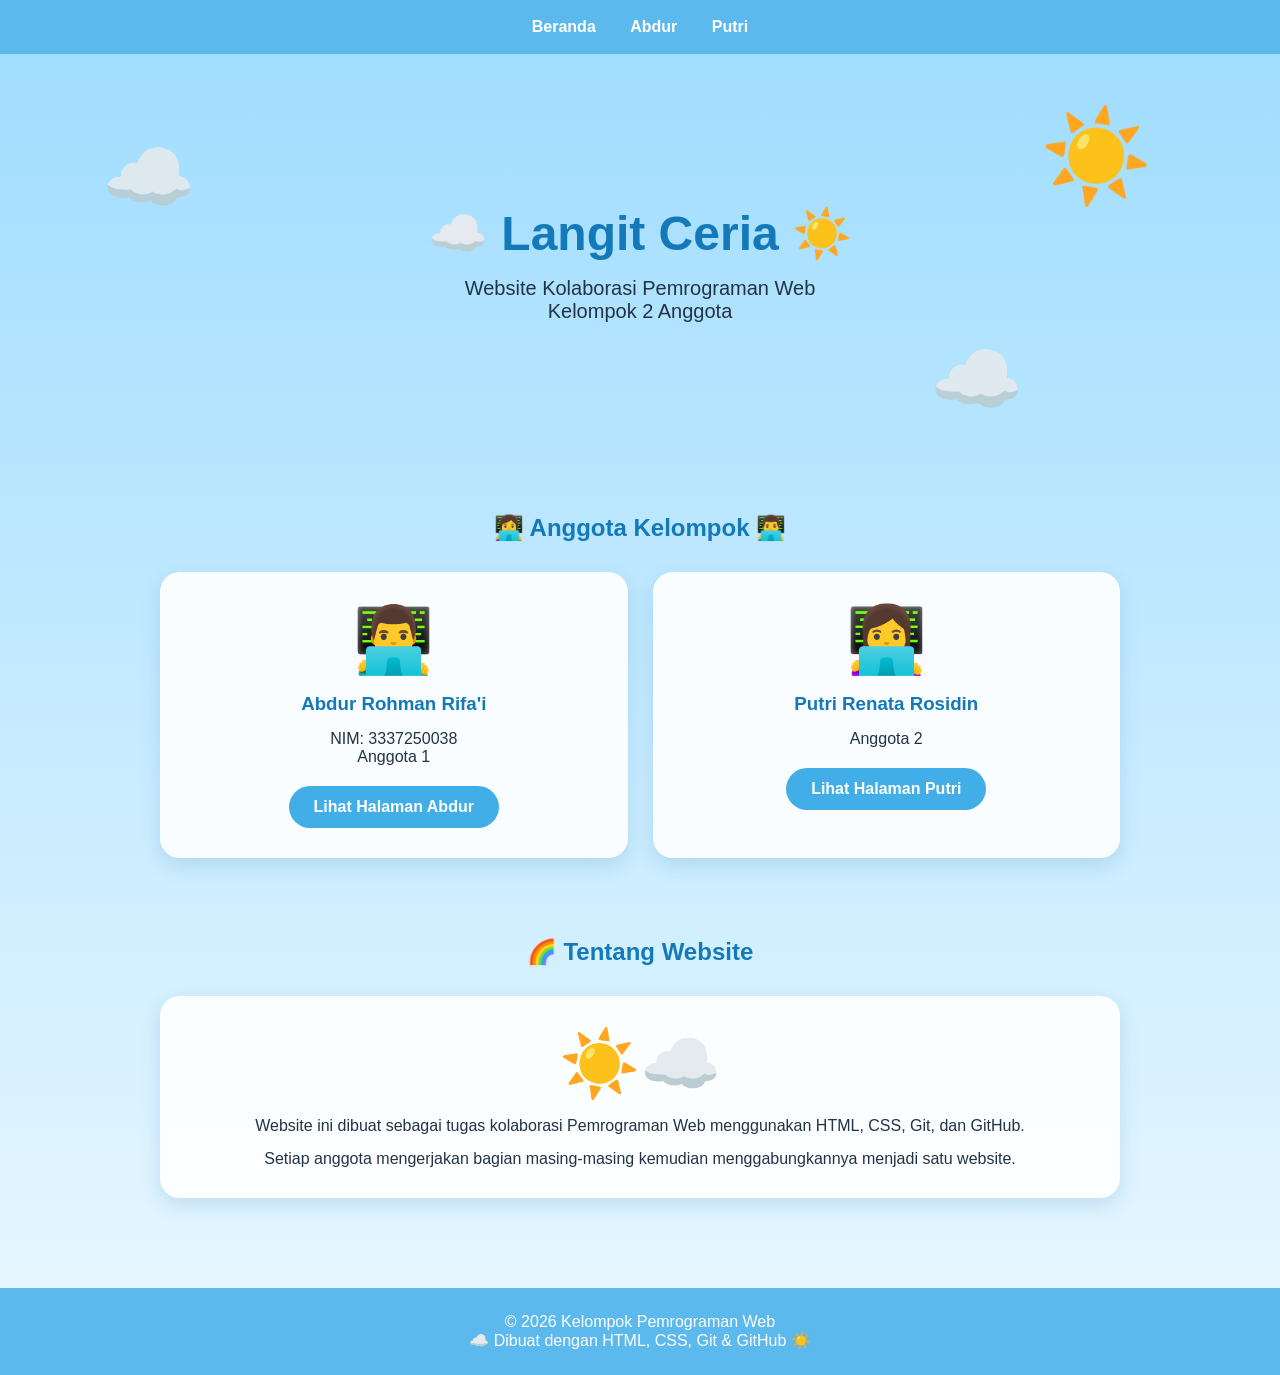
==== index.html @ d1267e87 "membuat website awal" ====
<!DOCTYPE html>
<html lang="id">
<head>
    <meta charset="UTF-8">
    <meta name="viewport" content="width=device-width, initial-scale=1.0">
    <title>Langit Ceria - Website Kelompok</title>
    <link rel="stylesheet" href="style.css">
</head>

<body>

<nav>
    <a href="index.html">Beranda</a>
    <a href="abdur.html">Abdur</a>
    <a href="putri.html">Putri</a>
</nav>

<section class="hero">
    <div class="cloud cloud1">☁️</div>
    <div class="cloud cloud2">☁️</div>
    <div class="sun">☀️</div>

    <div>
        <h1>☁️ Langit Ceria ☀️</h1>
        <p>Website Kolaborasi Pemrograman Web</p>
        <p>Kelompok 2 Anggota</p>
    </div>
</section>

<section class="container">

    <h2 class="title">👩‍💻 Anggota Kelompok 👨‍💻</h2>

    <div class="cards">

        <div class="card">
            <div class="emoji">👨‍💻</div>
            <h3>Abdur Rohman Rifa'i</h3>
            <p>NIM: 3337250038</p>
            <p>Anggota 1</p>
            <a class="button" href="abdur.html">
                Lihat Halaman Abdur
            </a>
        </div>

        <div class="card">
            <div class="emoji">👩‍💻</div>
            <h3>Putri Renata Rosidin</h3>
            <p>Anggota 2</p>
            <a class="button" href="putri.html">
                Lihat Halaman Putri
            </a>
        </div>

    </div>

</section>

<section class="container">

    <h2 class="title">🌈 Tentang Website</h2>

    <div class="card">
        <div class="emoji">☀️☁️</div>

        <p>
            Website ini dibuat sebagai tugas kolaborasi
            Pemrograman Web menggunakan HTML, CSS,
            Git, dan GitHub.
        </p>

        <p style="margin-top: 15px;">
            Setiap anggota mengerjakan bagian masing-masing
            kemudian menggabungkannya menjadi satu website.
        </p>
    </div>

</section>

<footer>
    <p>© 2026 Kelompok Pemrograman Web</p>
    <p>☁️ Dibuat dengan HTML, CSS, Git & GitHub ☀️</p>
</footer>

</body>
</html>
---- style.css ----
* {
    margin: 0;
    padding: 0;
    box-sizing: border-box;
}

body {
    font-family: Arial, sans-serif;
    background: linear-gradient(#9edcff, #eaf8ff);
    color: #234;
    min-height: 100vh;
}

nav {
    background: #5bb9ee;
    padding: 18px;
    text-align: center;
    position: sticky;
    top: 0;
    z-index: 10;
}

nav a {
    color: white;
    text-decoration: none;
    font-weight: bold;
    margin: 0 15px;
}

nav a:hover {
    color: #fff7a8;
}

.hero {
    min-height: 420px;
    display: flex;
    align-items: center;
    justify-content: center;
    text-align: center;
    padding: 40px 20px;
    position: relative;
    overflow: hidden;
}

.hero h1 {
    font-size: 48px;
    color: #1479b8;
    margin-bottom: 15px;
}

.hero p {
    font-size: 20px;
}

.sun {
    position: absolute;
    right: 10%;
    top: 50px;
    font-size: 90px;
}

.cloud {
    position: absolute;
    font-size: 75px;
    opacity: 0.9;
}

.cloud1 {
    left: 8%;
    top: 80px;
}

.cloud2 {
    right: 20%;
    bottom: 50px;
}

.container {
    max-width: 1000px;
    margin: auto;
    padding: 40px 20px;
}

.title {
    text-align: center;
    color: #1479b8;
    margin-bottom: 30px;
}

.cards {
    display: grid;
    grid-template-columns: repeat(auto-fit, minmax(280px, 1fr));
    gap: 25px;
}

.card {
    background: rgba(255, 255, 255, 0.9);
    border-radius: 20px;
    padding: 30px;
    text-align: center;
    box-shadow: 0 8px 20px rgba(0, 100, 160, 0.15);
}

.card h3 {
    color: #1479b8;
    margin-bottom: 15px;
}

.emoji {
    font-size: 65px;
    margin-bottom: 15px;
}

.button {
    display: inline-block;
    margin-top: 20px;
    padding: 12px 25px;
    background: #42aee8;
    color: white;
    border-radius: 25px;
    text-decoration: none;
    font-weight: bold;
}

.button:hover {
    background: #1479b8;
}

footer {
    margin-top: 50px;
    padding: 25px;
    text-align: center;
    background: #5bb9ee;
    color: white;
}

section {
    scroll-margin-top: 80px;
}
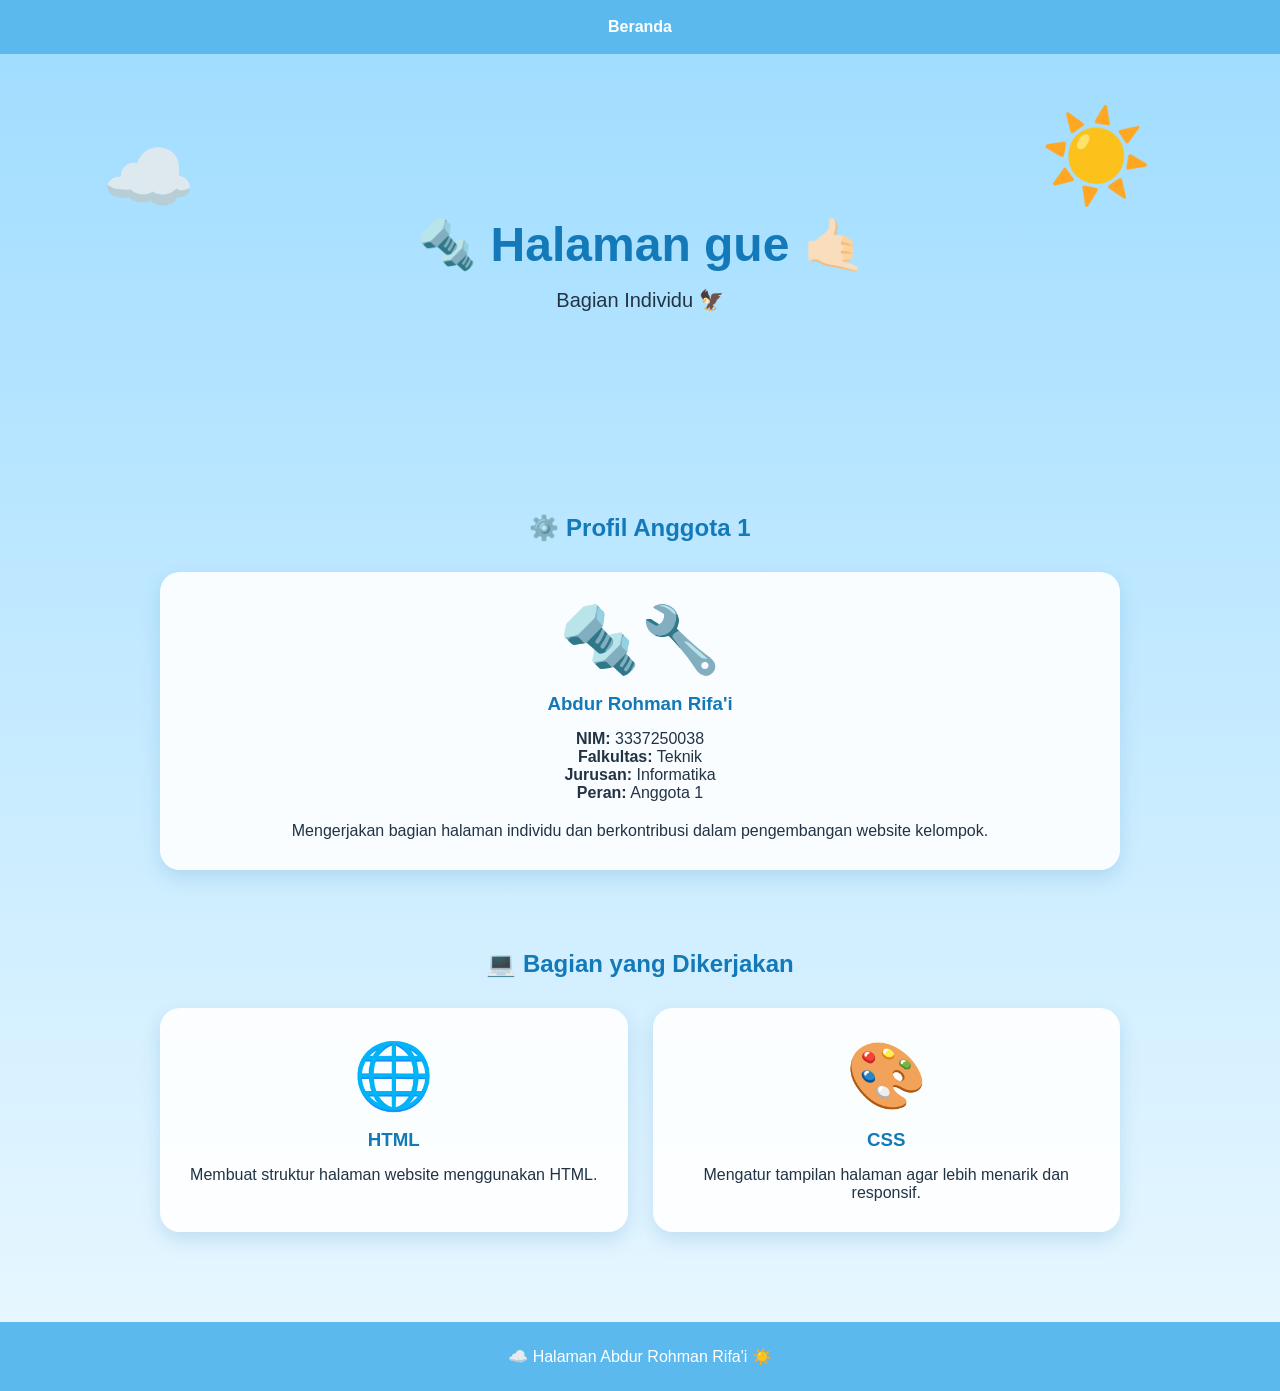
==== commit 0945e792: "Update index.html" ====
--- a/index.html
+++ b/index.html
@@ -1,86 +1,94 @@
-<!DOCTYPE html>
-<html lang="id">
-<head>
-    <meta charset="UTF-8">
-    <meta name="viewport" content="width=device-width, initial-scale=1.0">
-    <title>Langit Ceria - Website Kelompok</title>
-    <link rel="stylesheet" href="style.css">
-</head>
-
-<body>
-
-<nav>
-    <a href="index.html">Beranda</a>
-    <a href="abdur.html">Abdur</a>
-    <a href="putri.html">Putri</a>
-</nav>
-
-<section class="hero">
-    <div class="cloud cloud1">☁️</div>
-    <div class="cloud cloud2">☁️</div>
-    <div class="sun">☀️</div>
-
-    <div>
-        <h1>☁️ Langit Ceria ☀️</h1>
-        <p>Website Kolaborasi Pemrograman Web</p>
-        <p>Kelompok 2 Anggota</p>
-    </div>
-</section>
-
-<section class="container">
-
-    <h2 class="title">👩‍💻 Anggota Kelompok 👨‍💻</h2>
-
-    <div class="cards">
-
-        <div class="card">
-            <div class="emoji">👨‍💻</div>
-            <h3>Abdur Rohman Rifa'i</h3>
-            <p>NIM: 3337250038</p>
-            <p>Anggota 1</p>
-            <a class="button" href="abdur.html">
-                Lihat Halaman Abdur
-            </a>
-        </div>
-
-        <div class="card">
-            <div class="emoji">👩‍💻</div>
-            <h3>Putri Renata Rosidin</h3>
-            <p>Anggota 2</p>
-            <a class="button" href="putri.html">
-                Lihat Halaman Putri
-            </a>
-        </div>
-
-    </div>
-
-</section>
-
-<section class="container">
-
-    <h2 class="title">🌈 Tentang Website</h2>
-
-    <div class="card">
-        <div class="emoji">☀️☁️</div>
-
-        <p>
-            Website ini dibuat sebagai tugas kolaborasi
-            Pemrograman Web menggunakan HTML, CSS,
-            Git, dan GitHub.
-        </p>
-
-        <p style="margin-top: 15px;">
-            Setiap anggota mengerjakan bagian masing-masing
-            kemudian menggabungkannya menjadi satu website.
-        </p>
-    </div>
-
-</section>
-
-<footer>
-    <p>© 2026 Kelompok Pemrograman Web</p>
-    <p>☁️ Dibuat dengan HTML, CSS, Git & GitHub ☀️</p>
-</footer>
-
-</body>
-</html>
+<!DOCTYPE html>
+<html lang="id">
+<head>
+    <meta charset="UTF-8">
+    <meta name="viewport" content="width=device-width, initial-scale=1.0">
+    <title>ripay - Langit Ceria</title>
+    <link rel="stylesheet" href="style.css">
+</head>
+
+<body>
+
+<nav>
+    <a href="index.html">Beranda</a>
+</nav>
+
+<section class="hero">
+    <div class="cloud cloud1">☁️</div>
+    <div class="sun">☀️</div>
+
+    <div>
+        <h1>🔩 Halaman gue 🤙🏻</h1>
+        <p>Bagian Individu 🦅</p>
+    </div>
+</section>
+
+<section class="container">
+
+<h2 class="title">⚙️ Profil Anggota 1</h2>
+
+    <div class="card">
+
+        <div class="emoji">🔩🔧</div>
+
+        <h3>Abdur Rohman Rifa'i</h3>
+
+        <p>
+            <strong>NIM:</strong> 3337250038
+        </p>
+
+        <p>
+            <strong>Falkultas:</strong> Teknik
+
+        </p>
+            <strong>Jurusan:</strong> Informatika
+        </p>
+
+        <p>
+            <strong>Peran:</strong> Anggota 1
+        </p>
+
+        <p style="margin-top: 20px;">
+            Mengerjakan bagian halaman individu
+            dan berkontribusi dalam pengembangan
+            website kelompok.
+        </p>
+
+    </div>
+
+</section>
+
+<section class="container">
+
+    <h2 class="title">💻 Bagian yang Dikerjakan</h2>
+
+    <div class="cards">
+
+        <div class="card">
+            <div class="emoji">🌐</div>
+            <h3>HTML</h3>
+            <p>
+                Membuat struktur halaman website
+                menggunakan HTML.
+            </p>
+        </div>
+
+        <div class="card">
+            <div class="emoji">🎨</div>
+            <h3>CSS</h3>
+            <p>
+                Mengatur tampilan halaman agar
+                lebih menarik dan responsif.
+            </p>
+        </div>
+
+    </div>
+
+</section>
+
+<footer>
+    <p>☁️ Halaman Abdur Rohman Rifa'i ☀️</p>
+</footer>
+
+</body>
+</html>
--- a/style.css
+++ b/style.css
@@ -1,139 +1,139 @@
-* {
-    margin: 0;
-    padding: 0;
-    box-sizing: border-box;
-}
-
-body {
-    font-family: Arial, sans-serif;
-    background: linear-gradient(#9edcff, #eaf8ff);
-    color: #234;
-    min-height: 100vh;
-}
-
-nav {
-    background: #5bb9ee;
-    padding: 18px;
-    text-align: center;
-    position: sticky;
-    top: 0;
-    z-index: 10;
-}
-
-nav a {
-    color: white;
-    text-decoration: none;
-    font-weight: bold;
-    margin: 0 15px;
-}
-
-nav a:hover {
-    color: #fff7a8;
-}
-
-.hero {
-    min-height: 420px;
-    display: flex;
-    align-items: center;
-    justify-content: center;
-    text-align: center;
-    padding: 40px 20px;
-    position: relative;
-    overflow: hidden;
-}
-
-.hero h1 {
-    font-size: 48px;
-    color: #1479b8;
-    margin-bottom: 15px;
-}
-
-.hero p {
-    font-size: 20px;
-}
-
-.sun {
-    position: absolute;
-    right: 10%;
-    top: 50px;
-    font-size: 90px;
-}
-
-.cloud {
-    position: absolute;
-    font-size: 75px;
-    opacity: 0.9;
-}
-
-.cloud1 {
-    left: 8%;
-    top: 80px;
-}
-
-.cloud2 {
-    right: 20%;
-    bottom: 50px;
-}
-
-.container {
-    max-width: 1000px;
-    margin: auto;
-    padding: 40px 20px;
-}
-
-.title {
-    text-align: center;
-    color: #1479b8;
-    margin-bottom: 30px;
-}
-
-.cards {
-    display: grid;
-    grid-template-columns: repeat(auto-fit, minmax(280px, 1fr));
-    gap: 25px;
-}
-
-.card {
-    background: rgba(255, 255, 255, 0.9);
-    border-radius: 20px;
-    padding: 30px;
-    text-align: center;
-    box-shadow: 0 8px 20px rgba(0, 100, 160, 0.15);
-}
-
-.card h3 {
-    color: #1479b8;
-    margin-bottom: 15px;
-}
-
-.emoji {
-    font-size: 65px;
-    margin-bottom: 15px;
-}
-
-.button {
-    display: inline-block;
-    margin-top: 20px;
-    padding: 12px 25px;
-    background: #42aee8;
-    color: white;
-    border-radius: 25px;
-    text-decoration: none;
-    font-weight: bold;
-}
-
-.button:hover {
-    background: #1479b8;
-}
-
-footer {
-    margin-top: 50px;
-    padding: 25px;
-    text-align: center;
-    background: #5bb9ee;
-    color: white;
-}
-
-section {
-    scroll-margin-top: 80px;
+* {
+    margin: 0;
+    padding: 0;
+    box-sizing: border-box;
+}
+
+body {
+    font-family: Arial, sans-serif;
+    background: linear-gradient(#9edcff, #eaf8ff);
+    color: #234;
+    min-height: 100vh;
+}
+
+nav {
+    background: #5bb9ee;
+    padding: 18px;
+    text-align: center;
+    position: sticky;
+    top: 0;
+    z-index: 10;
+}
+
+nav a {
+    color: white;
+    text-decoration: none;
+    font-weight: bold;
+    margin: 0 15px;
+}
+
+nav a:hover {
+    color: #fff7a8;
+}
+
+.hero {
+    min-height: 420px;
+    display: flex;
+    align-items: center;
+    justify-content: center;
+    text-align: center;
+    padding: 40px 20px;
+    position: relative;
+    overflow: hidden;
+}
+
+.hero h1 {
+    font-size: 48px;
+    color: #1479b8;
+    margin-bottom: 15px;
+}
+
+.hero p {
+    font-size: 20px;
+}
+
+.sun {
+    position: absolute;
+    right: 10%;
+    top: 50px;
+    font-size: 90px;
+}
+
+.cloud {
+    position: absolute;
+    font-size: 75px;
+    opacity: 0.9;
+}
+
+.cloud1 {
+    left: 8%;
+    top: 80px;
+}
+
+.cloud2 {
+    right: 20%;
+    bottom: 50px;
+}
+
+.container {
+    max-width: 1000px;
+    margin: auto;
+    padding: 40px 20px;
+}
+
+.title {
+    text-align: center;
+    color: #1479b8;
+    margin-bottom: 30px;
+}
+
+.cards {
+    display: grid;
+    grid-template-columns: repeat(auto-fit, minmax(280px, 1fr));
+    gap: 25px;
+}
+
+.card {
+    background: rgba(255, 255, 255, 0.9);
+    border-radius: 20px;
+    padding: 30px;
+    text-align: center;
+    box-shadow: 0 8px 20px rgba(0, 100, 160, 0.15);
+}
+
+.card h3 {
+    color: #1479b8;
+    margin-bottom: 15px;
+}
+
+.emoji {
+    font-size: 65px;
+    margin-bottom: 15px;
+}
+
+.button {
+    display: inline-block;
+    margin-top: 20px;
+    padding: 12px 25px;
+    background: #42aee8;
+    color: white;
+    border-radius: 25px;
+    text-decoration: none;
+    font-weight: bold;
+}
+
+.button:hover {
+    background: #1479b8;
+}
+
+footer {
+    margin-top: 50px;
+    padding: 25px;
+    text-align: center;
+    background: #5bb9ee;
+    color: white;
+}
+
+section {
+    scroll-margin-top: 80px;
 }
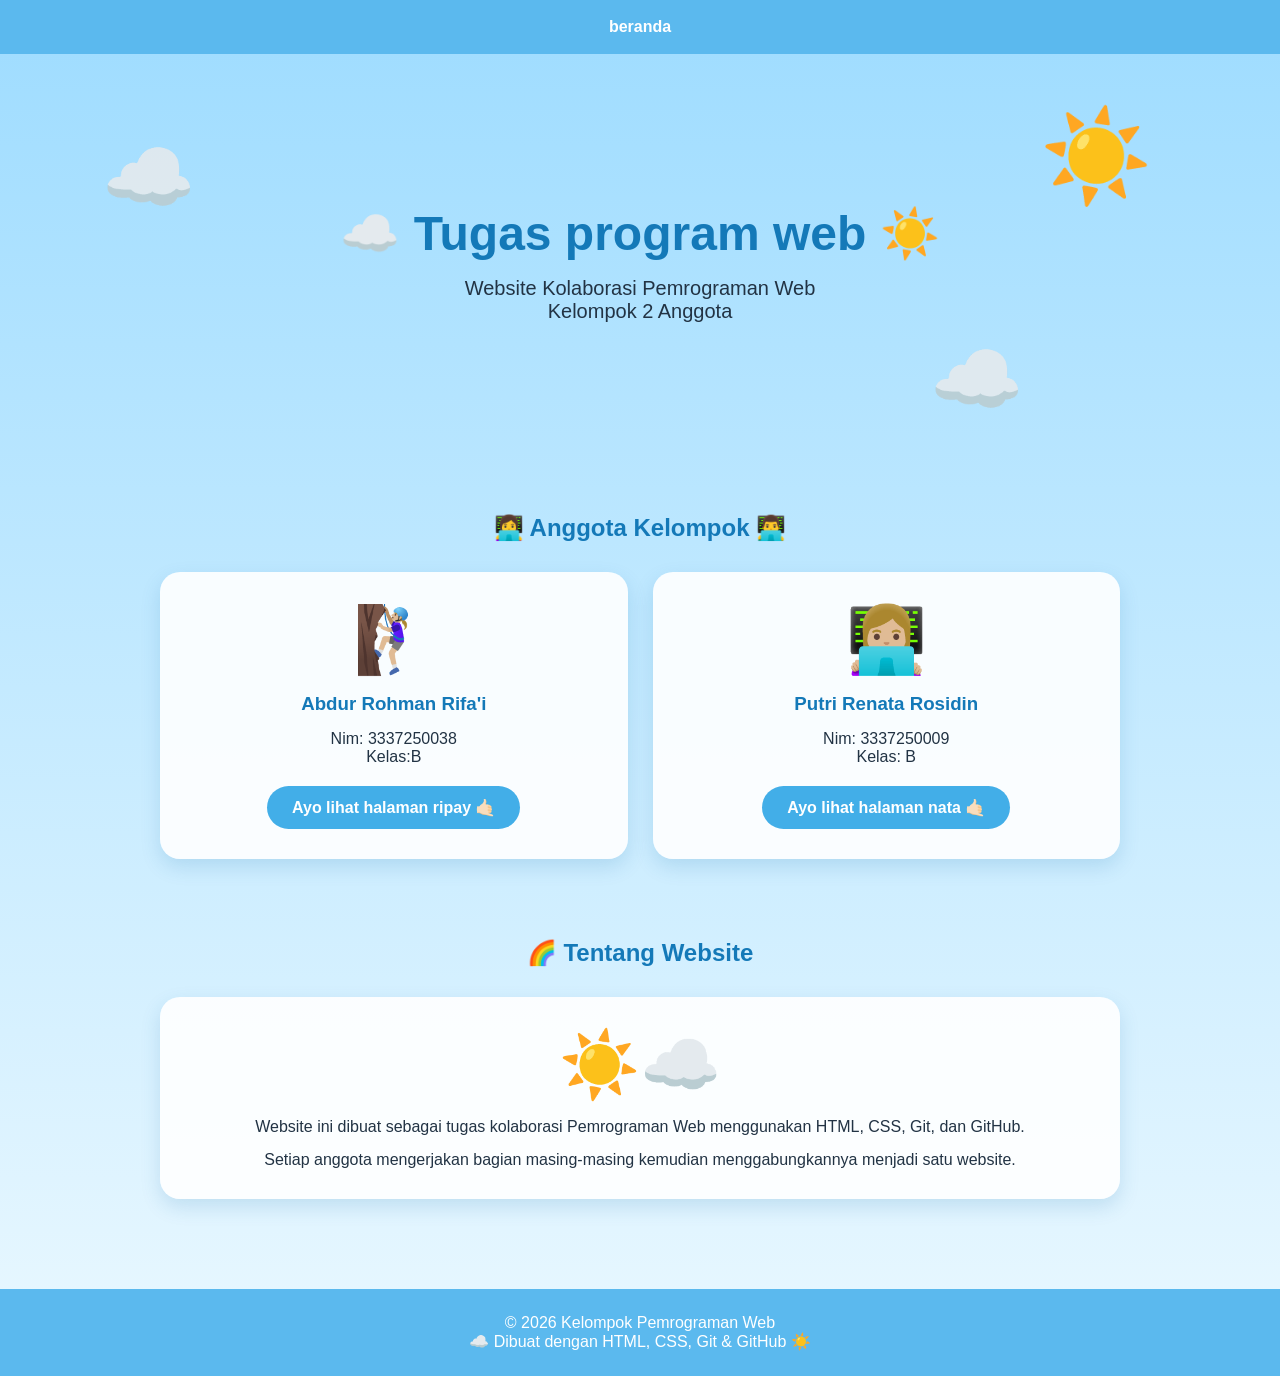
==== commit d6952bf8: "Update index.html" ====
--- a/index.html
+++ b/index.html
@@ -3,56 +3,53 @@
 <head>
     <meta charset="UTF-8">
     <meta name="viewport" content="width=device-width, initial-scale=1.0">
-    <title>ripay - Langit Ceria</title>
+    <title>Langit Ceria - Website Kelompok</title>
     <link rel="stylesheet" href="style.css">
 </head>
 
 <body>
 
 <nav>
-    <a href="index.html">Beranda</a>
+    <a href="index.html">beranda</a>
 </nav>
 
 <section class="hero">
     <div class="cloud cloud1">☁️</div>
+    <div class="cloud cloud2">☁️</div>
     <div class="sun">☀️</div>
 
     <div>
-        <h1>🔩 Halaman gue 🤙🏻</h1>
-        <p>Bagian Individu 🦅</p>
+        <h1>☁️ Tugas program web ☀️</h1>
+        <p>Website Kolaborasi Pemrograman Web</p>
+        <p>Kelompok 2 Anggota</p>
     </div>
 </section>
 
 <section class="container">
 
-<h2 class="title">⚙️ Profil Anggota 1</h2>
+    <h2 class="title">👩‍💻 Anggota Kelompok 👨‍💻</h2>
 
-    <div class="card">
+    <div class="cards">
 
-        <div class="emoji">🔩🔧</div>
+        <div class="card">
+            <div class="emoji">🧗🏼‍♀️</div>
+            <h3>Abdur Rohman Rifa'i</h3>
+            <p>Nim: 3337250038</p>
+            <p>Kelas:B</p>
+            <a class="button" href="abdur.html">
+                Ayo lihat halaman ripay 🤙🏻
+            </a>
+        </div>
 
-        <h3>Abdur Rohman Rifa'i</h3>
-
-        <p>
-            <strong>NIM:</strong> 3337250038
-        </p>
-
-        <p>
-            <strong>Falkultas:</strong> Teknik
-
-        </p>
-            <strong>Jurusan:</strong> Informatika
-        </p>
-
-        <p>
-            <strong>Peran:</strong> Anggota 1
-        </p>
-
-        <p style="margin-top: 20px;">
-            Mengerjakan bagian halaman individu
-            dan berkontribusi dalam pengembangan
-            website kelompok.
-        </p>
+        <div class="card">
+            <div class="emoji">👩🏼‍💻</div>
+            <h3>Putri Renata Rosidin</h3>
+            <p>Nim: 3337250009</p>
+            <p>Kelas: B</p>
+            <a class="button" href="putri.html">
+                Ayo lihat halaman nata 🤙🏻
+            </a>
+        </div>
 
     </div>
 
@@ -60,34 +57,28 @@
 
 <section class="container">
 
-    <h2 class="title">💻 Bagian yang Dikerjakan</h2>
+    <h2 class="title">🌈 Tentang Website</h2>
 
-    <div class="cards">
+    <div class="card">
+        <div class="emoji">☀️☁️</div>
 
-        <div class="card">
-            <div class="emoji">🌐</div>
-            <h3>HTML</h3>
-            <p>
-                Membuat struktur halaman website
-                menggunakan HTML.
-            </p>
-        </div>
+        <p>
+            Website ini dibuat sebagai tugas kolaborasi
+            Pemrograman Web menggunakan HTML, CSS,
+            Git, dan GitHub.
+        </p>
 
-        <div class="card">
-            <div class="emoji">🎨</div>
-            <h3>CSS</h3>
-            <p>
-                Mengatur tampilan halaman agar
-                lebih menarik dan responsif.
-            </p>
-        </div>
-
+        <p style="margin-top: 15px;">
+            Setiap anggota mengerjakan bagian masing-masing
+            kemudian menggabungkannya menjadi satu website.
+        </p>
     </div>
 
 </section>
 
 <footer>
-    <p>☁️ Halaman Abdur Rohman Rifa'i ☀️</p>
+    <p>© 2026 Kelompok Pemrograman Web</p>
+    <p>☁️ Dibuat dengan HTML, CSS, Git & GitHub ☀️</p>
 </footer>
 
 </body>
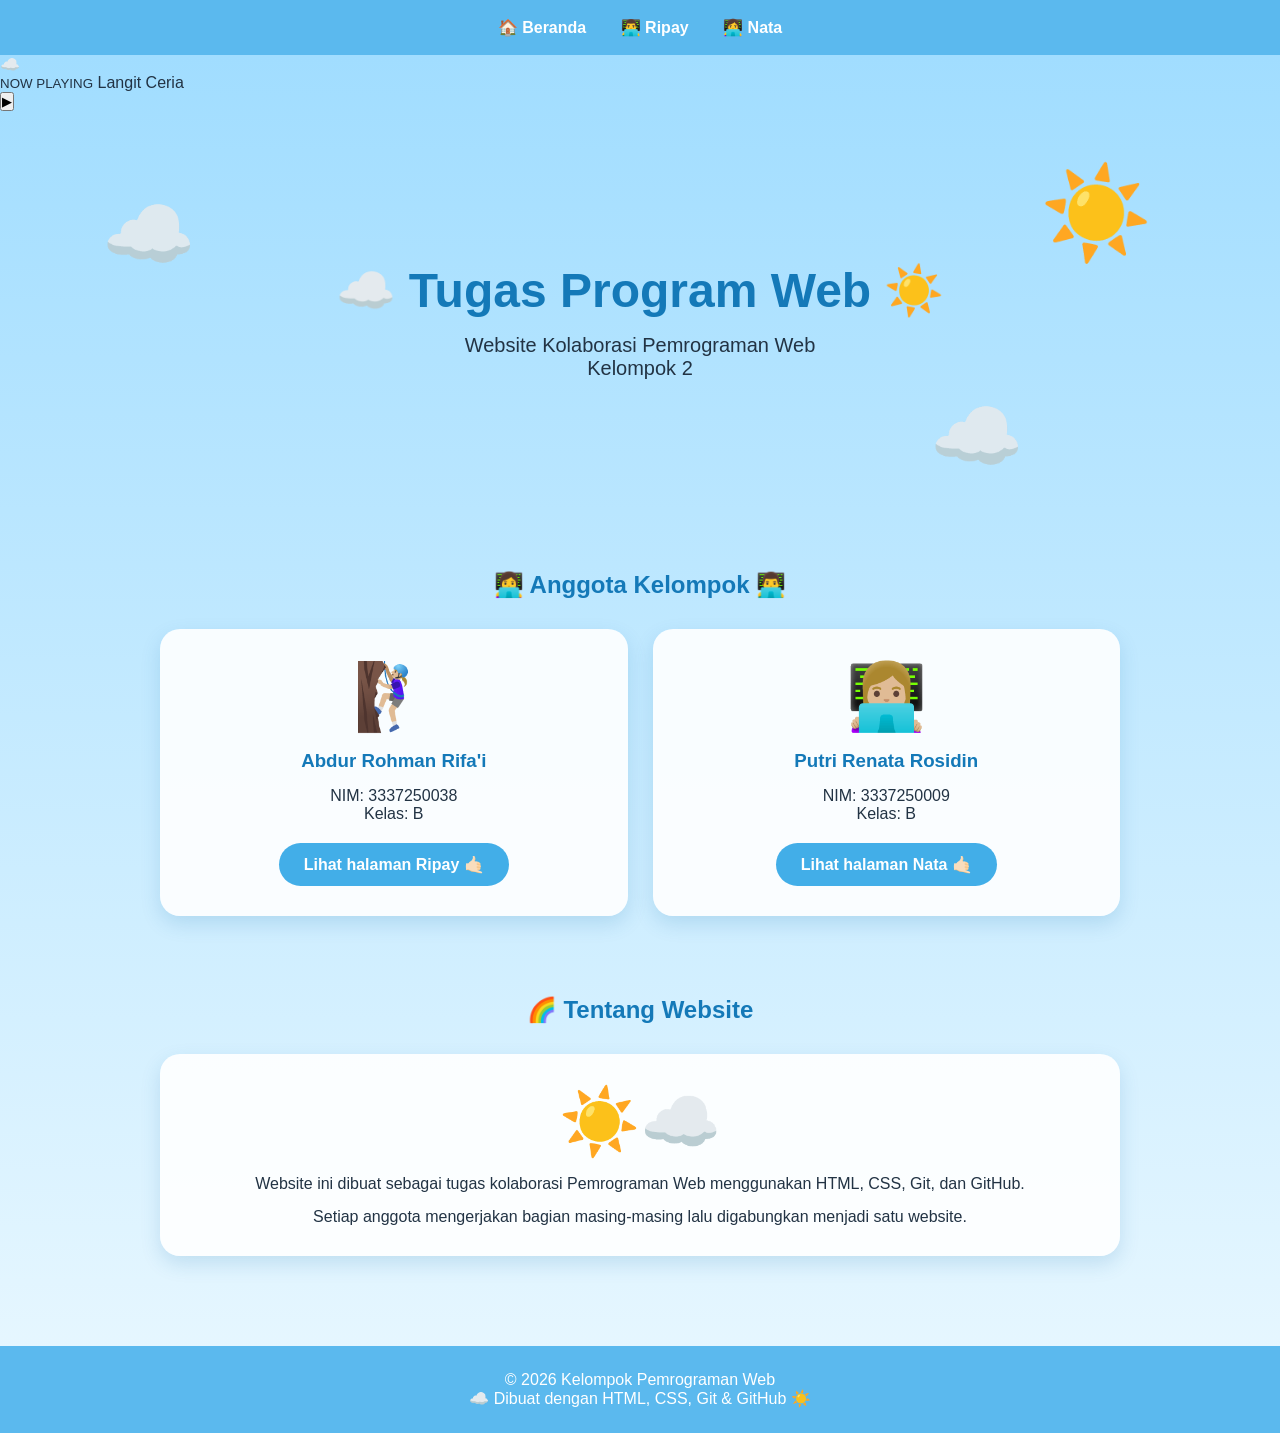
==== commit a2d45381: "Refactor index.html for improved structure and clarity Updated the HTML structure, improved accessib" ====
--- a/index.html
+++ b/index.html
@@ -1,85 +1,251 @@
-<!DOCTYPE html>
-<html lang="id">
-<head>
-    <meta charset="UTF-8">
-    <meta name="viewport" content="width=device-width, initial-scale=1.0">
-    <title>Langit Ceria - Website Kelompok</title>
-    <link rel="stylesheet" href="style.css">
-</head>
-
-<body>
-
-<nav>
-    <a href="index.html">beranda</a>
-</nav>
-
-<section class="hero">
-    <div class="cloud cloud1">☁️</div>
-    <div class="cloud cloud2">☁️</div>
-    <div class="sun">☀️</div>
-
-    <div>
-        <h1>☁️ Tugas program web ☀️</h1>
-        <p>Website Kolaborasi Pemrograman Web</p>
-        <p>Kelompok 2 Anggota</p>
-    </div>
-</section>
-
-<section class="container">
-
-    <h2 class="title">👩‍💻 Anggota Kelompok 👨‍💻</h2>
-
-    <div class="cards">
-
-        <div class="card">
-            <div class="emoji">🧗🏼‍♀️</div>
-            <h3>Abdur Rohman Rifa'i</h3>
-            <p>Nim: 3337250038</p>
-            <p>Kelas:B</p>
-            <a class="button" href="abdur.html">
-                Ayo lihat halaman ripay 🤙🏻
-            </a>
-        </div>
-
-        <div class="card">
-            <div class="emoji">👩🏼‍💻</div>
-            <h3>Putri Renata Rosidin</h3>
-            <p>Nim: 3337250009</p>
-            <p>Kelas: B</p>
-            <a class="button" href="putri.html">
-                Ayo lihat halaman nata 🤙🏻
-            </a>
-        </div>
-
-    </div>
-
-</section>
-
-<section class="container">
-
-    <h2 class="title">🌈 Tentang Website</h2>
-
-    <div class="card">
-        <div class="emoji">☀️☁️</div>
-
-        <p>
-            Website ini dibuat sebagai tugas kolaborasi
-            Pemrograman Web menggunakan HTML, CSS,
-            Git, dan GitHub.
-        </p>
-
-        <p style="margin-top: 15px;">
-            Setiap anggota mengerjakan bagian masing-masing
-            kemudian menggabungkannya menjadi satu website.
-        </p>
-    </div>
-
-</section>
-
-<footer>
-    <p>© 2026 Kelompok Pemrograman Web</p>
-    <p>☁️ Dibuat dengan HTML, CSS, Git & GitHub ☀️</p>
-</footer>
-
-</body>
-</html>
+<!DOCTYPE html>
+<html lang="id">
+
+<head>
+
+    <meta charset="UTF-8">
+
+    <meta name="viewport"
+          content="width=device-width, initial-scale=1.0">
+
+    <title>Langit Ceria</title>
+
+    <link rel="stylesheet" href="style.css">
+
+</head>
+
+<body>
+
+<nav>
+
+    <a href="index.html">🏠 Beranda</a>
+
+    <a href="ripay.html">👨‍💻 Ripay</a>
+
+    <a href="nata.html">👩‍💻 Nata</a>
+
+</nav>
+
+
+<!-- musik -->
+
+<div class="music-player" id="musicPlayer">
+
+    <div class="music-cover">
+        ☁️
+    </div>
+
+    <div class="music-detail">
+
+        <small>NOW PLAYING</small>
+
+        <span>Langit Ceria</span>
+
+    </div>
+
+    <div class="music-bars">
+
+        <i></i>
+        <i></i>
+        <i></i>
+        <i></i>
+        <i></i>
+
+    </div>
+
+    <button
+        class="music-button"
+        id="musicButton"
+        onclick="putarMusik()">
+
+        ▶
+
+    </button>
+
+    <audio id="musik" loop>
+
+        <source src="musik-beranda.mp3"
+                type="audio/mpeg">
+
+    </audio>
+
+</div>
+
+
+<!-- bagian utama -->
+
+<section class="hero">
+
+    <div class="cloud cloud1">
+        ☁️
+    </div>
+
+    <div class="cloud cloud2">
+        ☁️
+    </div>
+
+    <div class="sun">
+        ☀️
+    </div>
+
+    <div>
+
+        <h1>
+            ☁️ Tugas Program Web ☀️
+        </h1>
+
+        <p>
+            Website Kolaborasi Pemrograman Web
+        </p>
+
+        <p>
+            Kelompok 2
+        </p>
+
+    </div>
+
+</section>
+
+
+<!-- anggota -->
+
+<section class="container">
+
+    <h2 class="title">
+        👩‍💻 Anggota Kelompok 👨‍💻
+    </h2>
+
+    <div class="cards">
+
+        <div class="card">
+
+            <div class="emoji">
+                🧗🏼‍♀️
+            </div>
+
+            <h3>
+                Abdur Rohman Rifa'i
+            </h3>
+
+            <p>NIM: 3337250038</p>
+
+            <p>Kelas: B</p>
+
+            <a
+                href="ripay.html"
+                class="button">
+
+                Lihat halaman Ripay 🤙🏻
+
+            </a>
+
+        </div>
+
+
+        <div class="card">
+
+            <div class="emoji">
+                👩🏼‍💻
+            </div>
+
+            <h3>
+                Putri Renata Rosidin
+            </h3>
+
+            <p>NIM: 3337250009</p>
+
+            <p>Kelas: B</p>
+
+            <a
+                href="nata.html"
+                class="button">
+
+                Lihat halaman Nata 🤙🏻
+
+            </a>
+
+        </div>
+
+    </div>
+
+</section>
+
+
+<!-- tentang -->
+
+<section class="container">
+
+    <h2 class="title">
+        🌈 Tentang Website
+    </h2>
+
+    <div class="card">
+
+        <div class="emoji">
+            ☀️☁️
+        </div>
+
+        <p>
+            Website ini dibuat sebagai tugas
+            kolaborasi Pemrograman Web menggunakan
+            HTML, CSS, Git, dan GitHub.
+        </p>
+
+        <p style="margin-top: 15px;">
+
+            Setiap anggota mengerjakan bagian
+            masing-masing lalu digabungkan menjadi
+            satu website.
+
+        </p>
+
+    </div>
+
+</section>
+
+
+<footer>
+
+    <p>
+        © 2026 Kelompok Pemrograman Web
+    </p>
+
+    <p>
+        ☁️ Dibuat dengan HTML, CSS, Git & GitHub ☀️
+    </p>
+
+</footer>
+
+
+<script>
+
+const musik = document.getElementById("musik");
+const tombol = document.getElementById("musicButton");
+const player = document.getElementById("musicPlayer");
+
+function putarMusik() {
+
+    if (musik.paused) {
+
+        musik.play();
+
+        tombol.innerHTML = "Ⅱ";
+
+        player.classList.add("playing");
+
+    } else {
+
+        musik.pause();
+
+        tombol.innerHTML = "▶";
+
+        player.classList.remove("playing");
+
+    }
+
+}
+
+</script>
+
+</body>
+</html>
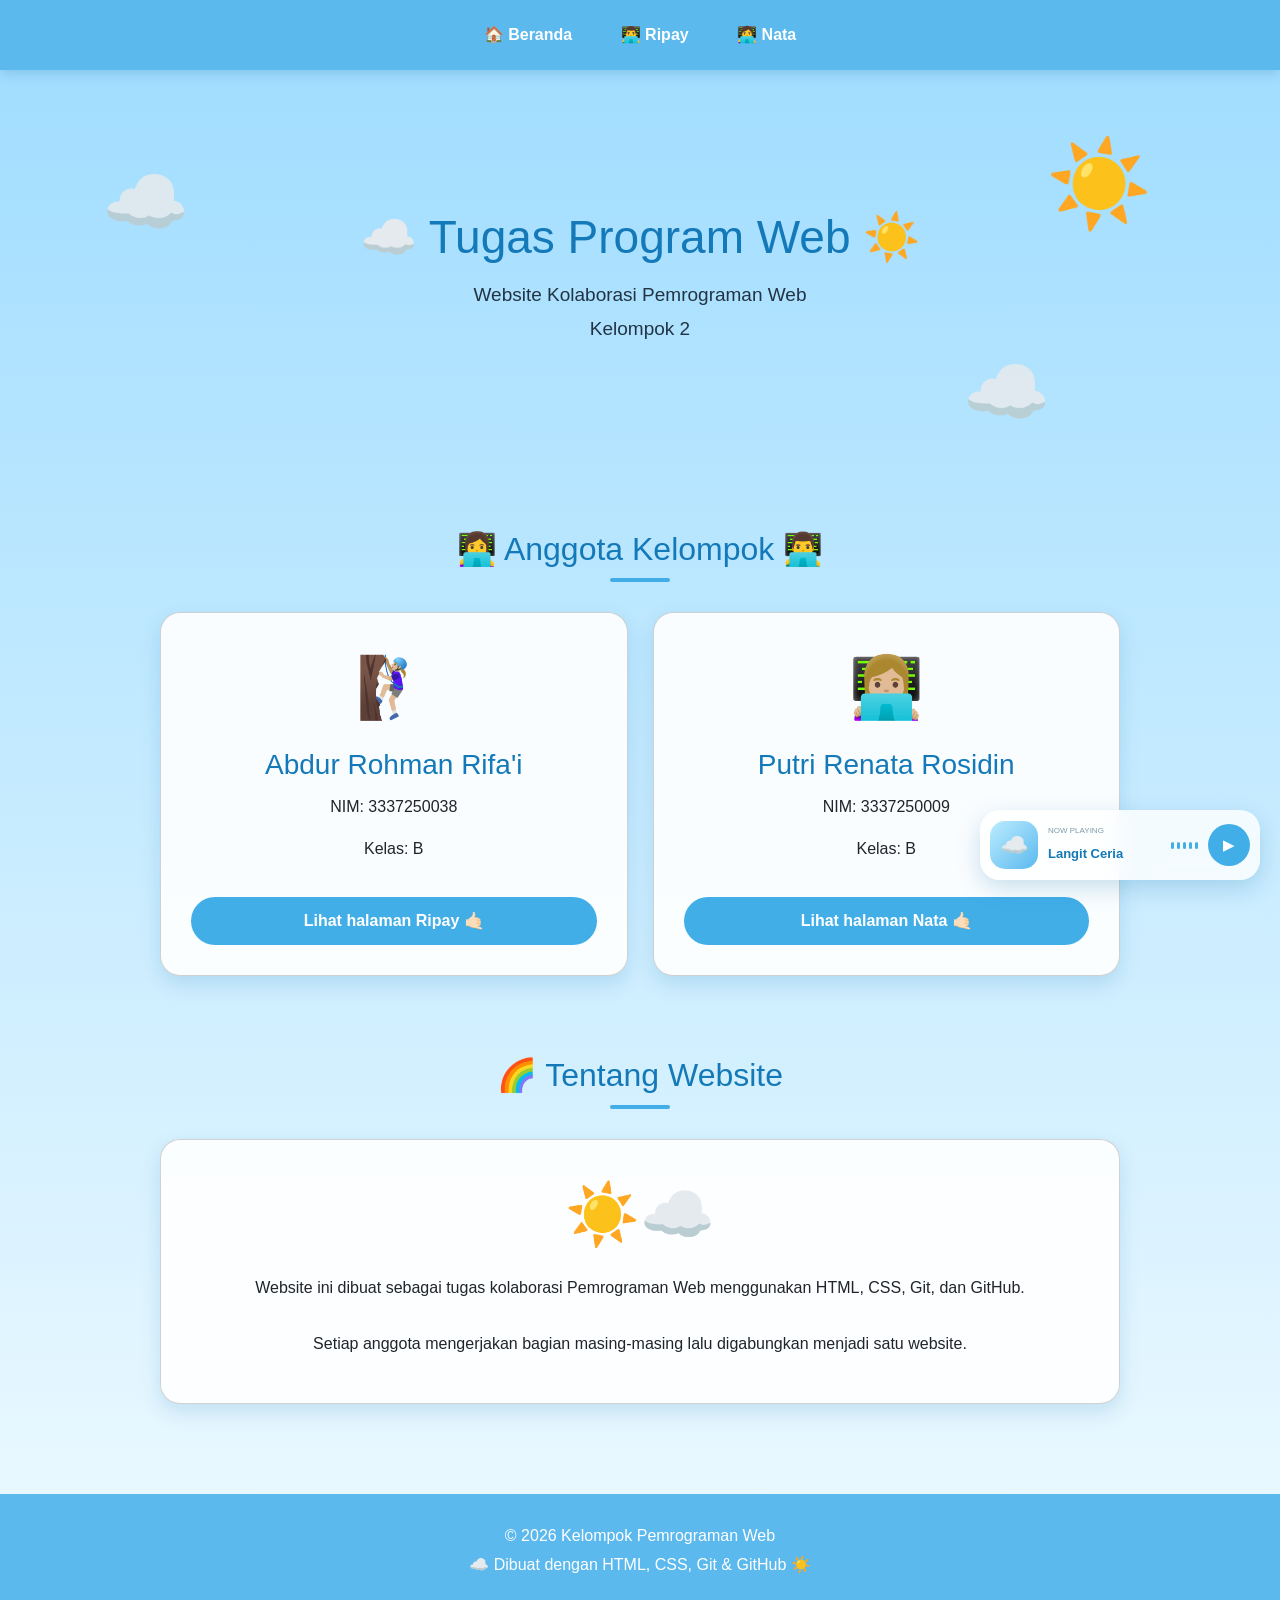
==== commit bed91b67: "Menambahkan Bootstrap pada website" ====
--- a/index.html
+++ b/index.html
@@ -10,6 +10,9 @@
 
     <title>Langit Ceria</title>
 
+    <link href="https://cdn.jsdelivr.net/npm/bootstrap@5.3.8/dist/css/bootstrap.min.css"
+          rel="stylesheet">
+
     <link rel="stylesheet" href="style.css">
 
 </head>
@@ -26,8 +29,6 @@
 
 </nav>
 
-
-<!-- musik -->
 
 <div class="music-player" id="musicPlayer">
 
@@ -72,8 +73,6 @@
 </div>
 
 
-<!-- bagian utama -->
-
 <section class="hero">
 
     <div class="cloud cloud1">
@@ -107,8 +106,6 @@
 </section>
 
 
-<!-- anggota -->
-
 <section class="container">
 
     <h2 class="title">
@@ -127,9 +124,13 @@
                 Abdur Rohman Rifa'i
             </h3>
 
-            <p>NIM: 3337250038</p>
-
-            <p>Kelas: B</p>
+            <p>
+                NIM: 3337250038
+            </p>
+
+            <p>
+                Kelas: B
+            </p>
 
             <a
                 href="ripay.html"
@@ -152,9 +153,13 @@
                 Putri Renata Rosidin
             </h3>
 
-            <p>NIM: 3337250009</p>
-
-            <p>Kelas: B</p>
+            <p>
+                NIM: 3337250009
+            </p>
+
+            <p>
+                Kelas: B
+            </p>
 
             <a
                 href="nata.html"
@@ -170,8 +175,6 @@
 
 </section>
 
-
-<!-- tentang -->
 
 <section class="container">
 
@@ -247,5 +250,8 @@
 
 </script>
 
+<script src="https://cdn.jsdelivr.net/npm/bootstrap@5.3.8/dist/js/bootstrap.bundle.min.js"></script>
+
 </body>
-</html>
+
+</html>
--- a/style.css
+++ b/style.css
@@ -1,139 +1,525 @@
-* {
-    margin: 0;
-    padding: 0;
-    box-sizing: border-box;
-}
-
-body {
-    font-family: Arial, sans-serif;
-    background: linear-gradient(#9edcff, #eaf8ff);
-    color: #234;
-    min-height: 100vh;
-}
-
-nav {
-    background: #5bb9ee;
-    padding: 18px;
-    text-align: center;
-    position: sticky;
-    top: 0;
-    z-index: 10;
-}
-
-nav a {
-    color: white;
-    text-decoration: none;
-    font-weight: bold;
-    margin: 0 15px;
-}
-
-nav a:hover {
-    color: #fff7a8;
-}
-
-.hero {
-    min-height: 420px;
-    display: flex;
-    align-items: center;
-    justify-content: center;
-    text-align: center;
-    padding: 40px 20px;
-    position: relative;
-    overflow: hidden;
-}
-
-.hero h1 {
-    font-size: 48px;
-    color: #1479b8;
-    margin-bottom: 15px;
-}
-
-.hero p {
-    font-size: 20px;
-}
-
-.sun {
-    position: absolute;
-    right: 10%;
-    top: 50px;
-    font-size: 90px;
-}
-
-.cloud {
-    position: absolute;
-    font-size: 75px;
-    opacity: 0.9;
-}
-
-.cloud1 {
-    left: 8%;
-    top: 80px;
-}
-
-.cloud2 {
-    right: 20%;
-    bottom: 50px;
-}
-
-.container {
-    max-width: 1000px;
-    margin: auto;
-    padding: 40px 20px;
-}
-
-.title {
-    text-align: center;
-    color: #1479b8;
-    margin-bottom: 30px;
-}
-
-.cards {
-    display: grid;
-    grid-template-columns: repeat(auto-fit, minmax(280px, 1fr));
-    gap: 25px;
-}
-
-.card {
-    background: rgba(255, 255, 255, 0.9);
-    border-radius: 20px;
-    padding: 30px;
-    text-align: center;
-    box-shadow: 0 8px 20px rgba(0, 100, 160, 0.15);
-}
-
-.card h3 {
-    color: #1479b8;
-    margin-bottom: 15px;
-}
-
-.emoji {
-    font-size: 65px;
-    margin-bottom: 15px;
-}
-
-.button {
-    display: inline-block;
-    margin-top: 20px;
-    padding: 12px 25px;
-    background: #42aee8;
-    color: white;
-    border-radius: 25px;
-    text-decoration: none;
-    font-weight: bold;
-}
-
-.button:hover {
-    background: #1479b8;
-}
-
-footer {
-    margin-top: 50px;
-    padding: 25px;
-    text-align: center;
-    background: #5bb9ee;
-    color: white;
-}
-
-section {
-    scroll-margin-top: 80px;
+* {
+    margin: 0;
+    padding: 0;
+    box-sizing: border-box;
+}
+
+html {
+    scroll-behavior: smooth;
+}
+
+body {
+    font-family: Arial, sans-serif;
+    background: linear-gradient(#9edcff, #eefaff);
+    color: #234;
+    min-height: 100vh;
+    overflow-x: hidden;
+}
+
+nav {
+    background: #5bb9ee;
+    padding: 15px;
+    text-align: center;
+    position: sticky;
+    top: 0;
+    z-index: 10;
+    box-shadow: 0 3px 12px rgba(0, 90, 140, 0.2);
+}
+
+nav a {
+    color: white;
+    text-decoration: none;
+    font-weight: bold;
+    margin: 0 10px;
+    padding: 8px 12px;
+    border-radius: 20px;
+    display: inline-block;
+    transition: 0.3s;
+}
+
+nav a:hover {
+    background: rgba(255, 255, 255, 0.2);
+    color: #fff7a8;
+    transform: translateY(-2px);
+}
+
+.hero {
+    min-height: 420px;
+    display: flex;
+    align-items: center;
+    justify-content: center;
+    text-align: center;
+    padding: 40px 20px;
+    position: relative;
+    overflow: hidden;
+}
+
+.hero h1 {
+    font-size: 46px;
+    color: #1479b8;
+    margin-bottom: 15px;
+    animation: muncul 1s ease;
+}
+
+.hero p {
+    font-size: 19px;
+    margin: 6px;
+    animation: naik 1.5s ease;
+}
+
+.sun {
+    position: absolute;
+    right: 10%;
+    top: 50px;
+    font-size: 85px;
+    animation: matahari 4s ease-in-out infinite;
+}
+
+.cloud {
+    position: absolute;
+    font-size: 70px;
+    opacity: 0.9;
+}
+
+.cloud1 {
+    left: 8%;
+    top: 80px;
+    animation: awan1 9s ease-in-out infinite;
+}
+
+.cloud2 {
+    right: 18%;
+    bottom: 45px;
+    animation: awan2 11s ease-in-out infinite;
+}
+
+.container {
+    max-width: 1000px;
+    margin: auto;
+    padding: 40px 20px;
+}
+
+.title {
+    text-align: center;
+    color: #1479b8;
+    margin-bottom: 30px;
+}
+
+.title::after {
+    content: "";
+    display: block;
+    width: 60px;
+    height: 4px;
+    background: #42aee8;
+    border-radius: 10px;
+    margin: 10px auto;
+}
+
+.cards {
+    display: grid;
+    grid-template-columns: repeat(auto-fit, minmax(280px, 1fr));
+    gap: 25px;
+}
+
+.card {
+    background: rgba(255, 255, 255, 0.9);
+    border-radius: 20px;
+    padding: 30px;
+    text-align: center;
+    box-shadow: 0 8px 20px rgba(0, 100, 160, 0.15);
+    transition: 0.4s;
+    animation: kartu 4s ease-in-out infinite;
+    position: relative;
+    overflow: hidden;
+}
+
+.card:nth-child(2) {
+    animation-delay: 0.5s;
+}
+
+.card:hover {
+    transform: translateY(-10px);
+    box-shadow: 0 15px 30px rgba(0, 100, 160, 0.25);
+}
+
+.card h3 {
+    color: #1479b8;
+    margin-bottom: 12px;
+}
+
+.card p {
+    line-height: 1.6;
+}
+
+.emoji {
+    font-size: 60px;
+    margin-bottom: 15px;
+    display: inline-block;
+    animation: emoji 3s ease-in-out infinite;
+}
+
+.button {
+    display: inline-block;
+    margin-top: 20px;
+    padding: 12px 24px;
+    background: #42aee8;
+    color: white;
+    border-radius: 25px;
+    text-decoration: none;
+    font-weight: bold;
+    transition: 0.3s;
+}
+
+.button:hover {
+    background: #1479b8;
+    transform: translateY(-4px);
+    box-shadow: 0 6px 15px rgba(20, 121, 184, 0.3);
+}
+
+footer {
+    margin-top: 50px;
+    padding: 25px;
+    text-align: center;
+    background: #5bb9ee;
+    color: white;
+}
+
+footer p {
+    margin: 5px;
+}
+
+.music-player {
+    position: fixed;
+    right: 20px;
+    bottom: 20px;
+    width: 280px;
+    min-height: 70px;
+    padding: 10px;
+    display: flex;
+    align-items: center;
+    gap: 10px;
+    background: rgba(255, 255, 255, 0.8);
+    border-radius: 20px;
+    box-shadow: 0 8px 25px rgba(0, 100, 160, 0.2);
+    backdrop-filter: blur(10px);
+    z-index: 20;
+    animation: munculMusic 0.8s ease;
+}
+
+.music-cover {
+    width: 48px;
+    height: 48px;
+    flex-shrink: 0;
+    border-radius: 15px;
+    display: flex;
+    align-items: center;
+    justify-content: center;
+    font-size: 23px;
+    background: linear-gradient(135deg, #bcecff, #5bb9ee);
+}
+
+.music-player.playing .music-cover {
+    animation: putar 4s linear infinite;
+}
+
+.music-detail {
+    width: 90px;
+    overflow: hidden;
+}
+
+.music-detail small {
+    display: block;
+    color: #7b9aaa;
+    font-size: 8px;
+    margin-bottom: 4px;
+}
+
+.music-detail span {
+    color: #1479b8;
+    font-size: 13px;
+    font-weight: bold;
+    white-space: nowrap;
+}
+
+.music-bars {
+    display: flex;
+    align-items: center;
+    gap: 3px;
+    height: 30px;
+    margin-left: auto;
+}
+
+.music-bars i {
+    width: 3px;
+    height: 7px;
+    background: #42aee8;
+    border-radius: 5px;
+}
+
+.music-player.playing .music-bars i {
+    animation: equalizer 0.8s infinite;
+}
+
+.music-player.playing .music-bars i:nth-child(2) {
+    animation-delay: 0.2s;
+}
+
+.music-player.playing .music-bars i:nth-child(3) {
+    animation-delay: 0.1s;
+}
+
+.music-player.playing .music-bars i:nth-child(4) {
+    animation-delay: 0.3s;
+}
+
+.music-player.playing .music-bars i:nth-child(5) {
+    animation-delay: 0.15s;
+}
+
+.music-button {
+    width: 42px;
+    height: 42px;
+    border: none;
+    border-radius: 50%;
+    background: #42aee8;
+    color: white;
+    cursor: pointer;
+    font-size: 15px;
+    transition: 0.3s;
+}
+
+.music-button:hover {
+    background: #1479b8;
+    transform: scale(1.1);
+}
+
+.grid-container {
+    margin: 3rem auto;
+    padding: 2rem;
+    display: grid;
+    grid-template-columns: repeat(5, 1fr);
+    place-items: center;
+    gap: 20px 30px;
+    background-color: darkslateblue;
+    border-radius: 10px;
+}
+
+.elements {
+    padding: 1rem 2rem;
+    text-align: center;
+    background-color: rgb(169, 158, 238);
+    border-radius: 6px;
+    color: rgb(25, 118, 212);
+}
+
+.flex-container {
+    display: flex;
+    justify-content: center;
+    align-items: stretch;
+    gap: 20px;
+    flex-wrap: wrap;
+}
+
+.flex-item {
+    flex: 1;
+    min-width: 200px;
+    padding: 20px;
+    background: white;
+    border-radius: 15px;
+    text-align: center;
+}
+
+@keyframes muncul {
+    from {
+        opacity: 0;
+        transform: translateY(30px);
+    }
+
+    to {
+        opacity: 1;
+        transform: translateY(0);
+    }
+}
+
+@keyframes naik {
+    from {
+        opacity: 0;
+        transform: translateY(20px);
+    }
+
+    to {
+        opacity: 1;
+        transform: translateY(0);
+    }
+}
+
+@keyframes matahari {
+    0%, 100% {
+        transform: translateY(0) rotate(0);
+    }
+
+    50% {
+        transform: translateY(-15px) rotate(10deg);
+    }
+}
+
+@keyframes awan1 {
+    0%, 100% {
+        transform: translateX(-20px);
+    }
+
+    50% {
+        transform: translateX(60px);
+    }
+}
+
+@keyframes awan2 {
+    0%, 100% {
+        transform: translateX(20px);
+    }
+
+    50% {
+        transform: translateX(-60px);
+    }
+}
+
+@keyframes kartu {
+    0%, 100% {
+        transform: translateY(0);
+    }
+
+    50% {
+        transform: translateY(-5px);
+    }
+}
+
+@keyframes emoji {
+    0%, 100% {
+        transform: translateY(0);
+    }
+
+    50% {
+        transform: translateY(-7px) rotate(4deg);
+    }
+}
+
+@keyframes munculMusic {
+    from {
+        opacity: 0;
+        transform: translateY(30px);
+    }
+
+    to {
+        opacity: 1;
+        transform: translateY(0);
+    }
+}
+
+@keyframes putar {
+    from {
+        transform: rotate(0);
+    }
+
+    to {
+        transform: rotate(360deg);
+    }
+}
+
+@keyframes equalizer {
+    0% {
+        height: 5px;
+    }
+
+    50% {
+        height: 23px;
+    }
+
+    100% {
+        height: 7px;
+    }
+}
+
+@media screen and (max-width: 480px) {
+
+    nav a {
+        margin: 2px;
+        padding: 7px;
+        font-size: 13px;
+    }
+
+    .hero {
+        min-height: 400px;
+    }
+
+    .hero h1 {
+        font-size: 32px;
+    }
+
+    .hero p {
+        font-size: 16px;
+    }
+
+    .sun {
+        font-size: 50px;
+        right: 3%;
+        top: 35px;
+    }
+
+    .cloud {
+        font-size: 45px;
+    }
+
+    .cards {
+        grid-template-columns: 1fr;
+    }
+
+    .music-player {
+        right: 10px;
+        bottom: 10px;
+        width: 235px;
+        min-height: 60px;
+    }
+
+    .music-cover {
+        width: 42px;
+        height: 42px;
+        font-size: 19px;
+    }
+
+    .music-detail {
+        width: 70px;
+    }
+
+    .music-detail span {
+        font-size: 11px;
+    }
+
+    .music-button {
+        width: 37px;
+        height: 37px;
+    }
+
+    .grid-container {
+        grid-template-columns: 1fr;
+    }
+}
+
+@media screen and (min-width: 481px)
+and (max-width: 768px) {
+
+    .cards {
+        grid-template-columns: repeat(2, 1fr);
+    }
+
+    .grid-container {
+        grid-template-columns: repeat(3, 1fr);
+    }
+}
+
+@media screen and (min-width: 769px)
+and (max-width: 1024px) {
+
+    .grid-container {
+        grid-template-columns: repeat(4, 1fr);
+    }
 }
